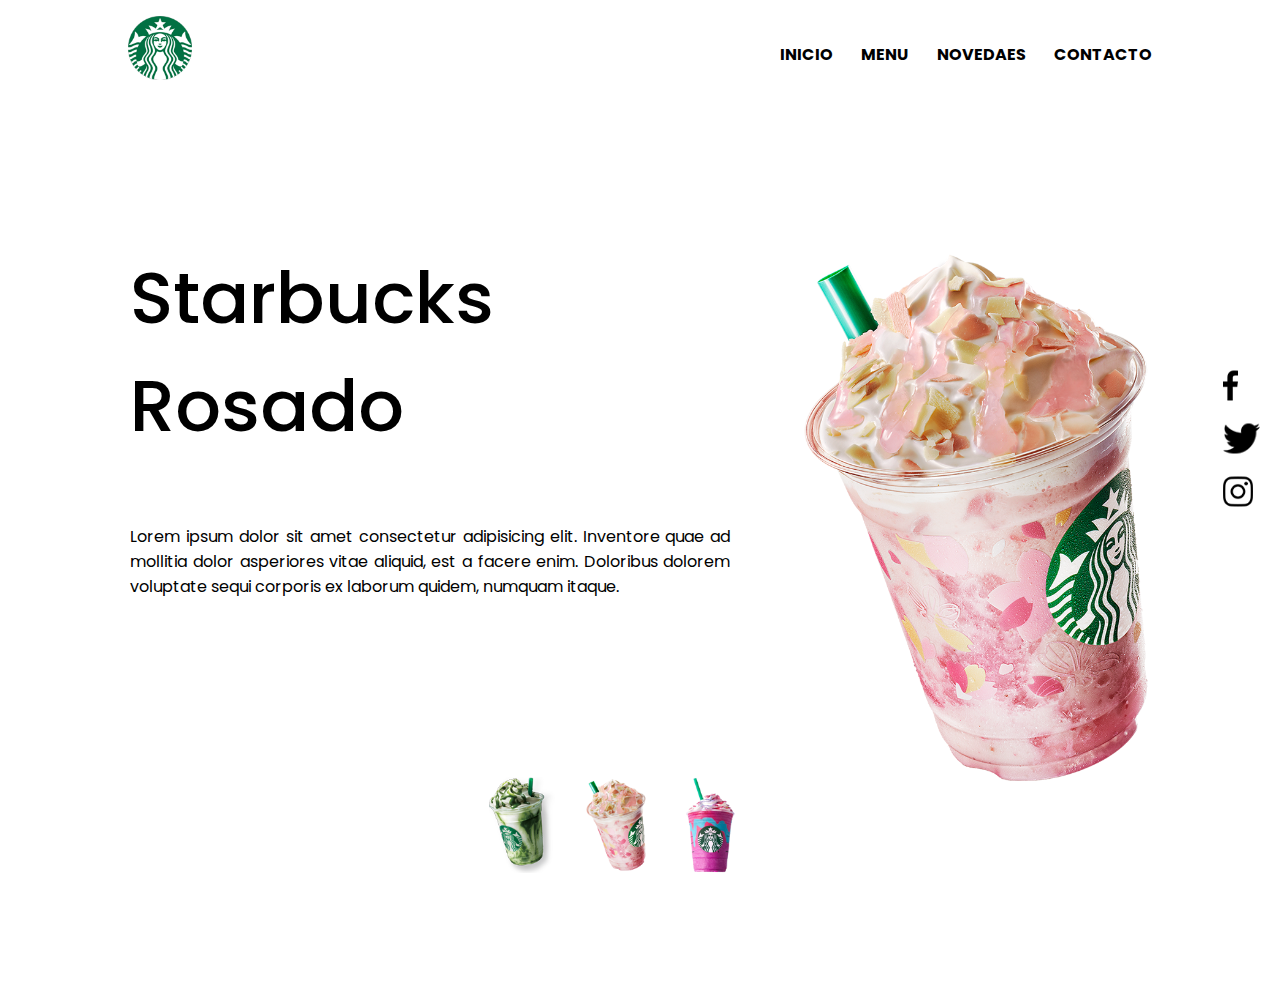
==== thumb2.html @ 14880717 "style: :phone: estilos y diseño responsive" ====
<!DOCTYPE html>
<html lang="en">

<head>
    <meta charset="UTF-8">
    <meta name="viewport" content="width=device-width, initial-scale=1.0">
    <title>Starbucks</title>
    <link rel="stylesheet" href="styles.css">
    <link href='https://unpkg.com/boxicons@2.1.4/css/boxicons.min.css' rel='stylesheet'>
</head>

<body>
    <header class="header">

        <a href="#" class="logo"><img src="resource/logo.png" alt="logo" id="logo"></div></a>

        <input type="checkbox" id="check">
        <label for="check" class="icons">

            <img class='bx bx-menu' id="menu-icon" src="resource/menu.png" alt="">
            <img class='bx bx-menu-alt-right' id="close-icon" src="resource/close.png" alt="">

        </label>

        <nav class="navbar">
            <a href="" style="--i:0;">INICIO</a>
            <a href="https://www.starbucks.com.co/menu" style="--i:1;">MENU</a>
            <a href="https://www.starbucks.com.co/seccion/novedades" style="--i:2;">NOVEDAES</a>
            <a href="https://www.starbucks.com.co/stores" style="--i:3;">CONTACTO</a>
        </nav>
    </header>
    <section>

        <div class="contenedor-principal">
            <div class="descripcion-producto">
                <h1>Starbucks Rosado</h1>
                <p>Lorem ipsum dolor sit amet consectetur adipisicing elit. Inventore quae ad mollitia dolor asperiores
                    vitae aliquid, est a facere enim. Doloribus dolorem voluptate sequi corporis ex laborum quidem,
                    numquam itaque.</p>
            </div>

            <div class="imagen">
                <img src="resource/img2.png" alt="">
            </div>

        </div>

        <div class="redes-sociales">
            <a href="https://www.facebook.com/StarbucksColombia/?locale=es_LA" class="icono-facebook"><img
                    src="resource/facebook.png" alt="Facebook"></a>
            <a href="https://twitter.com/Starbucks" class="icono-twitter"><img src="resource/twitter.png" alt="Twitter"></a>
            <a href="https://www.instagram.com/starbuckscol/?hl=es" class="icono-instagram"><img src="resource/instagram.png" alt="Instagram"></a>
        </div>

        <foooter class="footer">
            <a href="index.html"><img src="resource/thumb1.png" alt=""></a>
            <a href="#"><img src="resource/thumb2.png" alt=""></a>
            <a href="thumb3.html"><img src="resource/thumb3.png" alt=""></a>
        </foooter>

    </section>

</body>

</html>
---- styles.css ----
@import url('https://fonts.googleapis.com/css2?family=Poppins:ital,wght@0,100;0,200;0,300;0,400;0,500;0,600;0,700;0,800;0,900;1,100;1,200;1,300;1,400;1,500;1,600;1,700;1,800;1,900&display=swap');


* {
    margin: 0;
    padding: 0;
    font-size: 16px;
    box-sizing: border-box;
    font-family: "Poppins", sans-serif;
}

body {
    min-height: 100vh;
    /*    background: url("resource/Rect-Light.svg") no-repeat;*/
    background-size: cover;
    background-position: center;
}

.header {
    position: fixed;
    top: 0;
    left: 0;
    width: 100%;
    padding: 1rem 10%;
    background-color: #ffffff;
    /*background: rgba(0, 0, 0, .1);
 backdrop-filter: blur(50px);*/
    display: flex;
    justify-content: space-between;
    align-items: center;
    z-index: 100;
}

.logo {
    font-size: 2rem;
    color: #fff;
    text-decoration: none;
    font-weight: 700;

}

#logo {
    height: 4rem;
}

.navbar a {
    font-size: 1rem;
    color: #000;
    text-decoration: none;
    font-weight: 650;
    margin-left: 1.5rem;
    align-items: center;
    text-align: center;
    background-color: #ffffff;
}

#check {
    display: none;
}

.icons {
    position: absolute;
    right: 5%;
    font-size: 2.8rem;
    color: #fff;
    cursor: pointer;
    display: none;
    background-color: rgba(0, 0, 0, .2);
    padding: 8px;
    border-radius: 5px;
}

section {
    margin: 100px auto;
    padding: 2rem;
    width: 100%;
    background-color: #ffffff;
}


.contenedor-principal {

    margin: 7rem 2rem 1rem 3rem;
    display: flex;
    flex-wrap: wrap;
    justify-content: center;
    gap: 3.5rem;
}


.descripcion-producto {
    flex: 1;
    min-width: 300px;
    max-width: 600px;
    box-sizing: border-box;
}

.descripcion-producto h1 {

    margin-bottom: 4rem;
    font-size: 4.5rem;
    font-weight: 500;
    font-family: 'Poppins', 'Courier New', Courier, monospace;
}

.descripcion-producto p {
    text-align: justify;
    font-family: 'Poppins', 'Courier New', Courier, monospace;

}

.imagen img {
    flex: 1;
    height: 550px;
    box-sizing: border-box;
}

.redes-sociales {
    position: fixed;
    top: 50%;
    right: 20px;
    transform: translateY(-50%);
}

.redes-sociales a {
    display: block;
    margin-bottom: 16px;
    align-items: center;
}

.redes-sociales img {
    height: 30px;
}


.footer {

    position: fixed;
    width: 390px;
    left: 50%;
    bottom: 0px;
    padding: 20px;

    transform: translateX(-50%);
    box-sizing: border-box;
    overflow-x: auto; 
    white-space: nowrap;
}

.footer a {
    margin-left: 1.5rem;
}

.footer img {
    height: 6rem;
}

/*BREAKPOINTS*/

@media (max-width: 990px) {

    .header {
        padding: 1.3rem 5%;

    }

}

@media (max-width: 768px) {

    .icons {
        display: inline-flex;
    }

    #check:checked~.icons #menu-icon {
        display: none;
    }

    .icons #close-icon {
        display: none;
    }

    #check:checked~.icons #close-icon {
        display: block;
    }

    .navbar {
        position: absolute;
        top: 100%;
        left: 0;
        width: 100%;
        height: 0;
        background-color: #fff;
        overflow: hidden;
        transition: .3s ease;
    }

    #check:checked~.navbar {
        height: 17.7rem;
    }

    .navbar a {
        display: block;
        font-size: 1.1rem;
        margin: 1.5rem 0;
        text-align: center;
        transform: translateY(-50px);
        opacity: 0;
        transition: .3s ease;

    }

    #check:checked~.navbar a {
        transform: translateY(0);
        transition-delay: calc(.15s * var(--i));
        opacity: 1;
    }

    .contenedor-principal {
        margin-right: 3.5rem;
    }

    .footer {

        position: fixed;
        left: 50%;
        bottom: 0px;
        padding-inline: 20px;
        transform: translateX(-50%);
        background-color: #ffffff88;
    }

    .footer a {
        margin-left: 1.5rem;
    }

    .imagen img {

        height: 400px;
    }

    .footer img {
        height: 5rem;
    }

}

@media (max-width: 500px) {


    .descripcion-producto {
        flex: 1;
        min-width: 300px;
        max-width: 600px;
        box-sizing: border-box;
    }

    .descripcion-producto h1 {

        margin-bottom: 4rem;
        font-size: 2.8rem;
        font-weight: 500;
        font-family: 'Poppins', 'Courier New', Courier, monospace;
    }

    .descripcion-producto p {
        text-align: justify;
        font-family: 'Poppins', 'Courier New', Courier, monospace;
        margin-right: 3rem;

    }

    .footer {
        
        width: 250px;
        position: fixed;
        left: 50%;
        bottom: 0px;
        transform: translateX(-50%);
    }

    .footer a {
        margin-left: 1rem;
    }

    .imagen img {

        height: 300px;
    }

    .footer img {
        height: 4rem;
    }

}
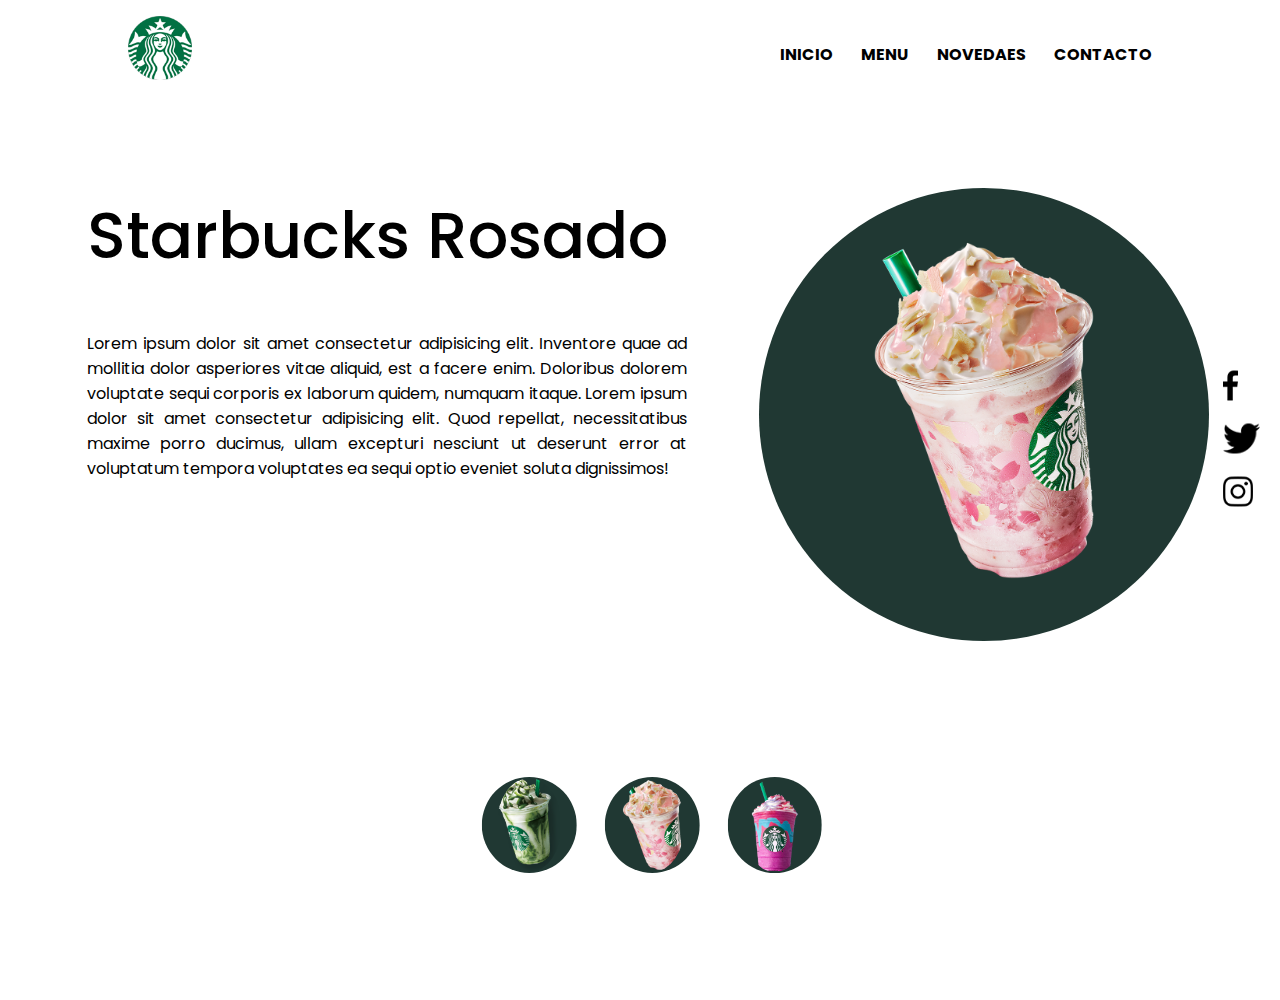
==== commit f3facb80: "feat: :lipstick: nuevos estilos" ====
--- a/thumb2.html
+++ b/thumb2.html
@@ -36,7 +36,8 @@
                 <h1>Starbucks Rosado</h1>
                 <p>Lorem ipsum dolor sit amet consectetur adipisicing elit. Inventore quae ad mollitia dolor asperiores
                     vitae aliquid, est a facere enim. Doloribus dolorem voluptate sequi corporis ex laborum quidem,
-                    numquam itaque.</p>
+                    numquam itaque.
+                Lorem ipsum dolor sit amet consectetur adipisicing elit. Quod repellat, necessitatibus maxime porro ducimus, ullam excepturi nesciunt ut deserunt error at voluptatum tempora voluptates ea sequi optio eveniet soluta dignissimos!</p>
             </div>
 
             <div class="imagen">
--- a/styles.css
+++ b/styles.css
@@ -80,11 +80,11 @@
 
 .contenedor-principal {
 
-    margin: 7rem 2rem 1rem 3rem;
+    margin: 3.5rem 2rem 1rem 3rem;
     display: flex;
     flex-wrap: wrap;
     justify-content: center;
-    gap: 3.5rem;
+    gap: 4.5rem;
 }
 
 
@@ -97,8 +97,8 @@
 
 .descripcion-producto h1 {
 
-    margin-bottom: 4rem;
-    font-size: 4.5rem;
+    margin-bottom: 3rem;
+    font-size: 4rem;
     font-weight: 500;
     font-family: 'Poppins', 'Courier New', Courier, monospace;
 }
@@ -109,10 +109,21 @@
 
 }
 
+.imagen{
+    background-color: #203833;
+    padding: 3rem;
+    border-radius: 50%;
+    height: 100%;
+    width: 450px;
+    text-align: center;
+}
+
 .imagen img {
+    
     flex: 1;
-    height: 550px;
+    height: 350px;
     box-sizing: border-box;
+
 }
 
 .redes-sociales {
@@ -136,7 +147,6 @@
 .footer {
 
     position: fixed;
-    width: 390px;
     left: 50%;
     bottom: 0px;
     padding: 20px;
@@ -145,13 +155,19 @@
     box-sizing: border-box;
     overflow-x: auto; 
     white-space: nowrap;
+    filter: drop-shadow(4px 4px 16px rgba(255, 255, 255, 0.9));
 }
 
 .footer a {
     margin-left: 1.5rem;
+    
 }
 
 .footer img {
+    background-color: #203833;
+    border-radius: 50%;
+    padding-block: 1px;
+    padding-inline: 15px;
     height: 6rem;
 }
 
@@ -225,9 +241,9 @@
         position: fixed;
         left: 50%;
         bottom: 0px;
-        padding-inline: 20px;
+        padding: 20px;
         transform: translateX(-50%);
-        background-color: #ffffff88;
+        filter: drop-shadow(4px 4px 16px rgba(255, 255, 255, 0.9));
     }
 
     .footer a {
@@ -236,7 +252,7 @@
 
     .imagen img {
 
-        height: 400px;
+        height: 350px;
     }
 
     .footer img {
@@ -272,20 +288,25 @@
 
     .footer {
         
-        width: 250px;
         position: fixed;
         left: 50%;
         bottom: 0px;
+        padding: 20px;
         transform: translateX(-50%);
+        filter: drop-shadow(4px 4px 16px rgba(255, 255, 255, 0.9));
     }
 
     .footer a {
         margin-left: 1rem;
     }
 
+    .imagen{
+        max-width: 400px;
+        background-color: none;
+    }
     .imagen img {
-
-        height: 300px;
+        height: 250px;
+        margin: 0;
     }
 
     .footer img {
